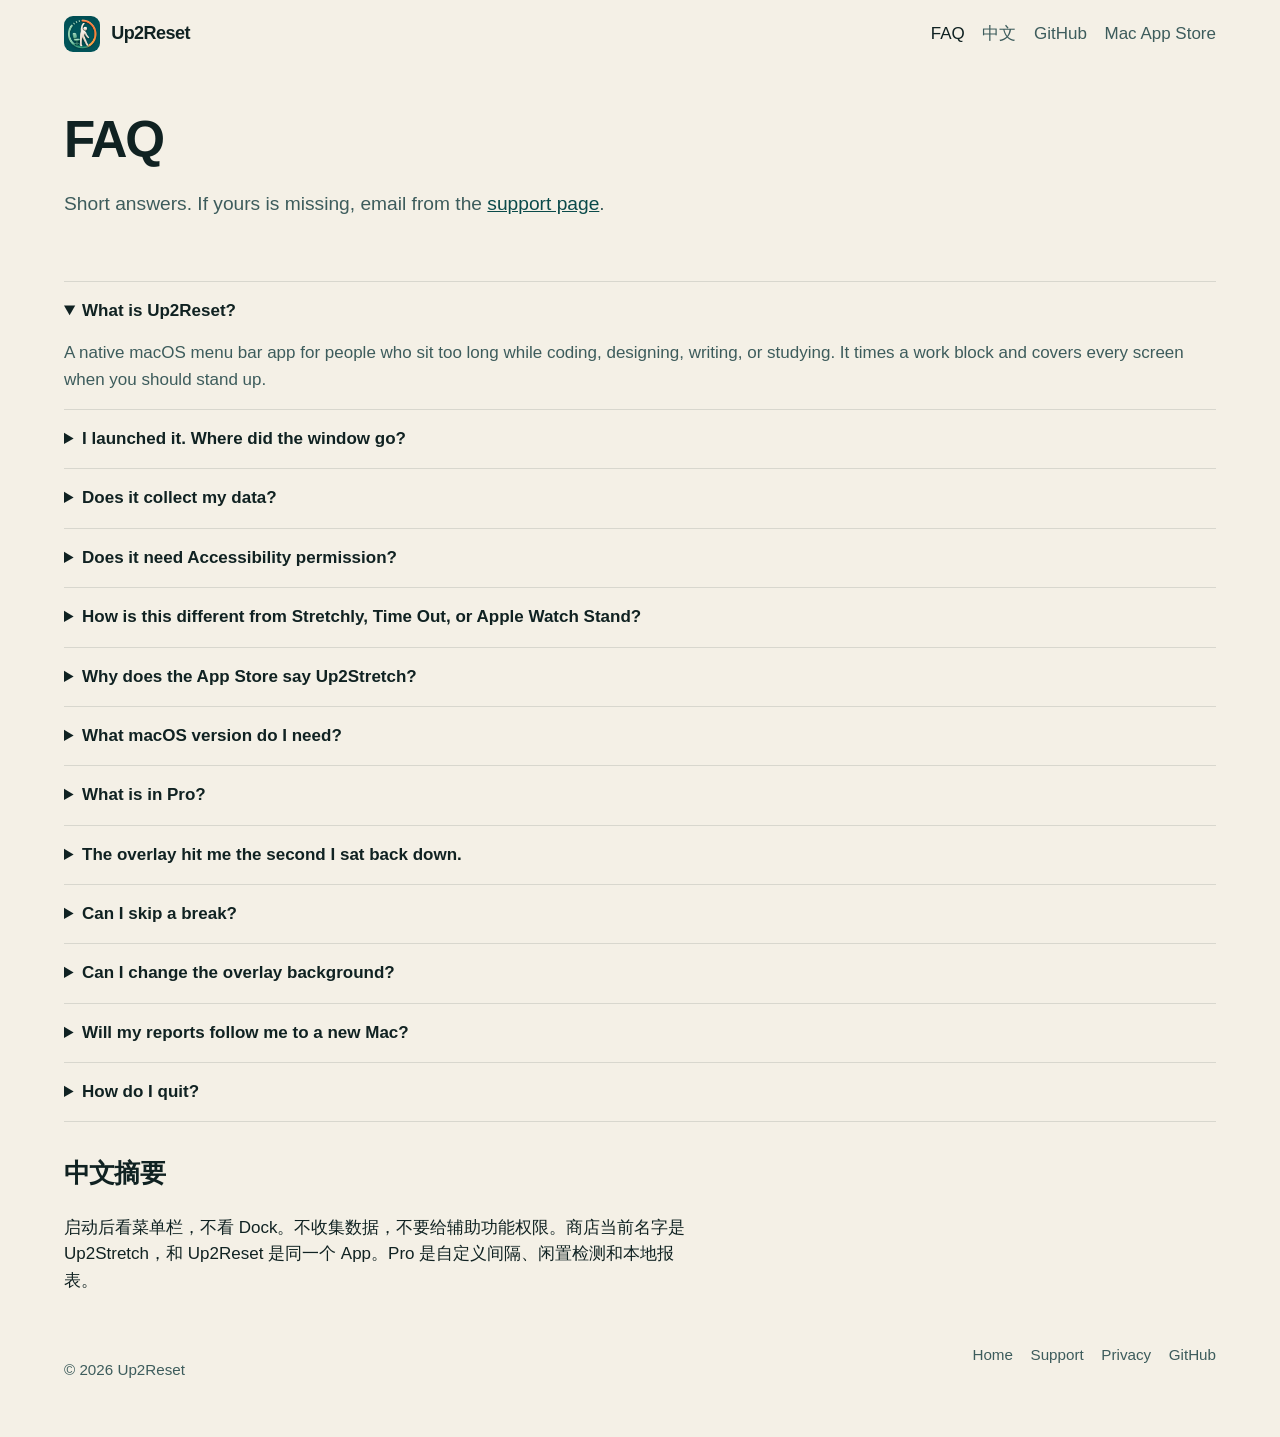
==== faq/index.html @ 181621e6 "Initial public site and FAQ for Up2Reset. Product landing, privacy, support, and GitHub-indexed FAQ " ====
<!DOCTYPE html>
<html lang="en">
<head>
  <meta charset="utf-8">
  <meta name="viewport" content="width=device-width, initial-scale=1">
  <title>Up2Reset FAQ — menu bar sit reminder for Mac</title>
  <meta name="description" content="FAQ for Up2Reset, a native macOS menu bar app that covers every screen when you have been sitting too long. Privacy, Pro, idle detection, and App Store name explained.">
  <link rel="canonical" href="https://up2reset.com/faq/">
  <link rel="icon" href="/assets/icon.png">
  <link rel="stylesheet" href="/assets/site.css">
  <script type="application/ld+json">
  {
    "@context": "https://schema.org",
    "@type": "FAQPage",
    "mainEntity": [
      {
        "@type": "Question",
        "name": "What is Up2Reset?",
        "acceptedAnswer": {
          "@type": "Answer",
          "text": "Up2Reset is a native macOS menu bar app for knowledge workers who sit for long stretches. It times a work block and covers every display when it is time to stand up and move."
        }
      },
      {
        "@type": "Question",
        "name": "I launched it. Where did the window go?",
        "acceptedAnswer": {
          "@type": "Answer",
          "text": "There is no Dock window. Look at the menu bar in the top-right of the screen for the timer. If the menu bar is crowded, macOS may hide it behind the extra items chevron."
        }
      },
      {
        "@type": "Question",
        "name": "Does Up2Reset collect or upload my data?",
        "acceptedAnswer": {
          "@type": "Answer",
          "text": "No. Timer settings, work notes, today's counts, and reports stay on your Mac. There is no account, no analytics SDK, and no third-party networking for user data."
        }
      },
      {
        "@type": "Question",
        "name": "Does it need Accessibility permission?",
        "acceptedAnswer": {
          "@type": "Answer",
          "text": "No. Do not grant Accessibility. Idle detection uses the system idle clock (seconds since last keyboard or mouse event). It does not install a global event tap."
        }
      },
      {
        "@type": "Question",
        "name": "How is this different from Stretchly, Time Out, or the Mac stand reminder?",
        "acceptedAnswer": {
          "@type": "Answer",
          "text": "Stretchly is Electron. Time Out and other break timers are in the same job, but Up2Reset is a native Swift menu bar app with a full-screen overlay on every display, local-only reports, and no account. Apple Watch stand rings measure standing hours; they do not cover your monitors when you are mid-code."
        }
      },
      {
        "@type": "Question",
        "name": "Why does the App Store say Up2Stretch?",
        "acceptedAnswer": {
          "@type": "Answer",
          "text": "The shipping Mac App Store listing is still named Up2Stretch. Up2Reset is the product brand on this site. Same app, bundle id com.tool.Up2Stretch, App Store id 6447865036."
        }
      },
      {
        "@type": "Question",
        "name": "What is in Pro?",
        "acceptedAnswer": {
          "@type": "Answer",
          "text": "Custom work intervals, extra skip and pre-warning options, keyboard/mouse idle detection, and 7/30/365 day reports stored on the Mac. Annual subscription or lifetime unlock, both through Apple."
        }
      },
      {
        "@type": "Question",
        "name": "The overlay appeared the moment I came back to my desk. Why?",
        "acceptedAnswer": {
          "@type": "Answer",
          "text": "The hard timer still counts while you are sitting without typing, including reading or watching video. If you physically left, enable Pro idle detection or pause before you go. Sleep and screen lock already pause the free timer."
        }
      }
    ]
  }
  </script>
</head>
<body>
  <a class="skip" href="#main">Skip to content</a>
  <header class="wrap topbar">
    <a class="brand" href="/">
      <img src="/assets/icon.png" width="36" height="36" alt="">
      Up2Reset
    </a>
    <nav class="nav">
      <a href="/faq/" aria-current="page">FAQ</a>
      <a href="/zh/">中文</a>
      <a href="https://github.com/chenhuaizhe/up2reset">GitHub</a>
      <a href="https://apps.apple.com/us/app/up2stretch/id6447865036?mt=12">Mac App Store</a>
    </nav>
  </header>
  <main id="main" class="wrap">
    <div class="page-hero">
      <h1>FAQ</h1>
      <p class="lede">Short answers. If yours is missing, email from the <a href="/support/">support page</a>.</p>
    </div>
    <div class="faq">
      <details open>
        <summary>What is Up2Reset?</summary>
        <p>A native macOS menu bar app for people who sit too long while coding, designing, writing, or studying. It times a work block and covers every screen when you should stand up.</p>
      </details>
      <details>
        <summary>I launched it. Where did the window go?</summary>
        <p>There is no Dock window. Look at the menu bar, top-right, for the timer. If macOS is hiding extra items, drag it out of the chevron.</p>
      </details>
      <details>
        <summary>Does it collect my data?</summary>
        <p>No. Settings, notes, today’s counts, and reports stay on this Mac. No account. No analytics SDK. <a href="/privacy/">Privacy policy</a>.</p>
      </details>
      <details>
        <summary>Does it need Accessibility permission?</summary>
        <p>No. Do not grant it. Idle detection reads the system idle clock. It does not install a global key or mouse tap.</p>
      </details>
      <details>
        <summary>How is this different from Stretchly, Time Out, or Apple Watch Stand?</summary>
        <p>Stretchly is Electron. Time Out is a peer in the same job. Up2Reset is native Swift, a full-screen overlay on every display, and local-only data. Watch Stand rings count standing hours; they will not cover your IDE when you are 90 minutes into a diff.</p>
      </details>
      <details>
        <summary>Why does the App Store say Up2Stretch?</summary>
        <p>That is the current listing name. Same app: bundle id <code>com.tool.Up2Stretch</code>, Apple ID 6447865036. This site uses the Up2Reset brand.</p>
      </details>
      <details>
        <summary>What macOS version do I need?</summary>
        <p>macOS 14.6 or later. Older copy that says 13.2 is stale.</p>
      </details>
      <details>
        <summary>What is in Pro?</summary>
        <p>Any work interval, extra skip/warning options, keyboard and mouse idle detection, and 7 / 30 / 365 day reports on disk. Annual or lifetime, both via Apple. Restore purchases in Settings → Pro with the same Apple ID.</p>
      </details>
      <details>
        <summary>The overlay hit me the second I sat back down.</summary>
        <p>Reading and watching still count as sitting — that is the point of the hard timer. If you actually left, pause first, or turn on Pro idle detection. Sleep and lock already pause the free timer.</p>
      </details>
      <details>
        <summary>Can I skip a break?</summary>
        <p>Yes. Skip postpones the overlay; it does not delete the rest of the day. Default delay is about 10 minutes. Pro can tune this.</p>
      </details>
      <details>
        <summary>Can I change the overlay background?</summary>
        <p>Yes, as of 1.2.1. Pick an image and opacity in Settings so the countdown stays readable.</p>
      </details>
      <details>
        <summary>Will my reports follow me to a new Mac?</summary>
        <p>No. Everything is local. There is no iCloud sync on purpose.</p>
      </details>
      <details>
        <summary>How do I quit?</summary>
        <p>Open the menu bar panel and click <strong>Quit Up2Reset</strong>. Closing Settings does not quit the app — it is a menu bar accessory.</p>
      </details>
    </div>
    <section class="prose">
      <h2>中文摘要</h2>
      <p>启动后看菜单栏，不看 Dock。不收集数据，不要给辅助功能权限。商店当前名字是 Up2Stretch，和 Up2Reset 是同一个 App。Pro 是自定义间隔、闲置检测和本地报表。</p>
    </section>
  </main>
  <footer class="foot">
    <div class="wrap">
      <p>© 2026 Up2Reset</p>
      <nav>
        <a href="/">Home</a>
        <a href="/support/">Support</a>
        <a href="/privacy/">Privacy</a>
        <a href="https://github.com/chenhuaizhe/up2reset">GitHub</a>
      </nav>
    </div>
  </footer>
</body>
</html>
---- assets/site.css ----
:root {
  --teal: #0a4a4a;
  --teal-deep: #062f2f;
  --mint: #8ed4bc;
  --orange: #f09a3a;
  --cream: #f4f0e6;
  --ink: #102222;
  --muted: #3d5c5c;
  --line: color-mix(in oklab, var(--ink) 12%, transparent);
  --font: -apple-system, BlinkMacSystemFont, "Segoe UI", sans-serif;
  --mono: ui-monospace, "SF Mono", Menlo, monospace;
  --max: 72rem;
  --pad: clamp(1.25rem, 4vw, 2.5rem);
}

*,
*::before,
*::after {
  box-sizing: border-box;
}

html {
  scroll-behavior: smooth;
}

body {
  margin: 0;
  color: var(--ink);
  background: var(--cream);
  font-family: var(--font);
  font-size: 1.0625rem;
  line-height: 1.55;
  text-rendering: optimizeLegibility;
}

img {
  max-width: 100%;
  height: auto;
}

a {
  color: var(--teal);
}

a:hover {
  color: var(--teal-deep);
}

:focus-visible {
  outline: 3px solid var(--orange);
  outline-offset: 3px;
}

.skip {
  position: absolute;
  left: 1rem;
  top: -3rem;
  background: var(--ink);
  color: var(--cream);
  padding: 0.5rem 0.75rem;
}

.skip:focus {
  top: 1rem;
}

.wrap {
  width: min(var(--max), 100% - var(--pad) * 2);
  margin-inline: auto;
}

.topbar {
  display: flex;
  align-items: center;
  justify-content: space-between;
  gap: 1rem;
  padding: 1rem 0;
}

.brand {
  display: flex;
  align-items: center;
  gap: 0.7rem;
  color: inherit;
  text-decoration: none;
  font-weight: 700;
  letter-spacing: -0.03em;
  font-size: 1.125rem;
}

.brand img {
  width: 36px;
  height: 36px;
  border-radius: 9px;
}

.nav {
  display: flex;
  flex-wrap: wrap;
  gap: 0.35rem 1.1rem;
  align-items: center;
}

.nav a {
  color: var(--muted);
  text-decoration: none;
}

.nav a:hover,
.nav a[aria-current="page"] {
  color: var(--ink);
}

.btn {
  display: inline-flex;
  align-items: center;
  justify-content: center;
  gap: 0.4rem;
  border: 0;
  border-radius: 999px;
  padding: 0.7rem 1.15rem;
  font: inherit;
  font-weight: 700;
  text-decoration: none;
  cursor: pointer;
}

.btn-primary {
  background: var(--orange);
  color: var(--ink);
}

.btn-primary:hover {
  color: var(--ink);
  filter: brightness(1.05);
}

.btn-ghost {
  background: transparent;
  color: var(--cream);
  border: 1px solid color-mix(in oklab, var(--cream) 35%, transparent);
}

.hero {
  display: grid;
  grid-template-columns: minmax(0, 1.05fr) minmax(18rem, 0.95fr);
  gap: clamp(1.5rem, 4vw, 3.5rem);
  align-items: center;
  padding: 1.5rem 0 4rem;
}

.hero h1 {
  margin: 0 0 0.85rem;
  font-size: clamp(2.4rem, 6vw, 4.4rem);
  line-height: 0.98;
  letter-spacing: -0.045em;
}

.lede {
  margin: 0 0 1.4rem;
  font-size: 1.2rem;
  max-width: 36rem;
  color: var(--muted);
}

.hero-actions {
  display: flex;
  flex-wrap: wrap;
  gap: 0.7rem;
  margin-bottom: 1.1rem;
}

.note {
  margin: 0;
  color: var(--muted);
  font-size: 0.95rem;
}

.stage {
  background: var(--teal-deep);
  color: var(--cream);
  border-radius: 1.15rem;
  overflow: hidden;
  box-shadow: 0 24px 60px color-mix(in oklab, var(--teal-deep) 35%, transparent);
}

.menubar {
  display: flex;
  justify-content: space-between;
  gap: 1rem;
  padding: 0.55rem 0.9rem;
  background: color-mix(in oklab, black 28%, var(--teal));
  font-family: var(--mono);
  font-size: 0.78rem;
  letter-spacing: -0.02em;
}

.overlay {
  min-height: 22rem;
  padding: 2.4rem 1.2rem 2rem;
  text-align: center;
  background:
    radial-gradient(120% 80% at 50% 0%, color-mix(in oklab, var(--mint) 18%, transparent), transparent 55%),
    var(--teal-deep);
}

.overlay h2 {
  margin: 0;
  font-size: clamp(1.4rem, 3vw, 2rem);
  letter-spacing: -0.03em;
}

.count {
  margin: 0.4rem 0 0.2rem;
  font-family: var(--mono);
  font-weight: 200;
  font-size: clamp(3.6rem, 8vw, 5.6rem);
  letter-spacing: -0.06em;
  font-variant-numeric: tabular-nums;
}

.prompt {
  margin: 0 auto 1.4rem;
  max-width: 24rem;
  color: color-mix(in oklab, var(--cream) 72%, transparent);
}

.overlay-actions {
  display: flex;
  justify-content: center;
  gap: 0.7rem;
}

.section {
  padding: 0 0 4.5rem;
}

.section h2 {
  margin: 0 0 0.75rem;
  font-size: clamp(1.8rem, 4vw, 2.6rem);
  letter-spacing: -0.04em;
}

.section > .wrap > p,
.prose p {
  max-width: 40rem;
}

.split {
  display: grid;
  grid-template-columns: 1fr 1fr;
  gap: 2.5rem;
  align-items: start;
}

.beats {
  margin: 1.5rem 0 0;
  padding: 0;
  list-style: none;
  border-top: 1px solid var(--line);
}

.beats li {
  display: grid;
  grid-template-columns: 5.5rem 1fr;
  gap: 1rem;
  padding: 1.05rem 0;
  border-bottom: 1px solid var(--line);
}

.beats time {
  font-family: var(--mono);
  color: var(--teal);
  font-size: 0.92rem;
}

.facts {
  margin: 1.5rem 0 0;
  padding: 0;
  list-style: none;
}

.facts li {
  padding: 1rem 0;
  border-top: 1px solid var(--line);
}

.facts strong {
  display: block;
  margin-bottom: 0.2rem;
}

.band {
  background: var(--teal);
  color: var(--cream);
  padding: 3.5rem 0;
}

.band a {
  color: var(--mint);
}

.band h2 {
  color: var(--cream);
}

.plans {
  display: grid;
  grid-template-columns: 1fr 1fr;
  gap: 1px;
  background: var(--line);
  border: 1px solid var(--line);
}

.plan {
  background: var(--cream);
  padding: 1.4rem 1.3rem 1.5rem;
}

.plan h3 {
  margin: 0 0 0.2rem;
  font-size: 1.2rem;
}

.price {
  font-family: var(--mono);
  margin: 0 0 0.8rem;
  color: var(--muted);
}

.plan ul {
  margin: 0;
  padding-left: 1.1rem;
}

.faq details {
  border-top: 1px solid var(--line);
}

.faq details:last-child {
  border-bottom: 1px solid var(--line);
}

.faq summary {
  cursor: pointer;
  padding: 1rem 0;
  font-weight: 700;
}

.faq details p {
  margin: 0 0 1rem;
  color: var(--muted);
}

.page-hero {
  padding: 2rem 0 2.5rem;
}

.page-hero h1 {
  margin: 0 0 0.6rem;
  font-size: clamp(2rem, 5vw, 3.2rem);
  letter-spacing: -0.04em;
}

.prose h2 {
  margin-top: 2rem;
  letter-spacing: -0.03em;
}

.prose ul {
  padding-left: 1.15rem;
}

.foot {
  padding: 2rem 0 2.5rem;
  color: var(--muted);
  font-size: 0.95rem;
}

.foot .wrap {
  display: flex;
  flex-wrap: wrap;
  gap: 0.8rem 1.4rem;
  justify-content: space-between;
}

.foot nav {
  display: flex;
  flex-wrap: wrap;
  gap: 0.8rem 1.1rem;
}

.foot a {
  color: var(--muted);
  text-decoration: none;
}

.foot a:hover {
  color: var(--ink);
}

@media (max-width: 840px) {
  .hero,
  .split,
  .plans {
    grid-template-columns: 1fr;
  }

  .beats li {
    grid-template-columns: 1fr;
    gap: 0.25rem;
  }
}

@media (prefers-reduced-motion: reduce) {
  html {
    scroll-behavior: auto;
  }
}
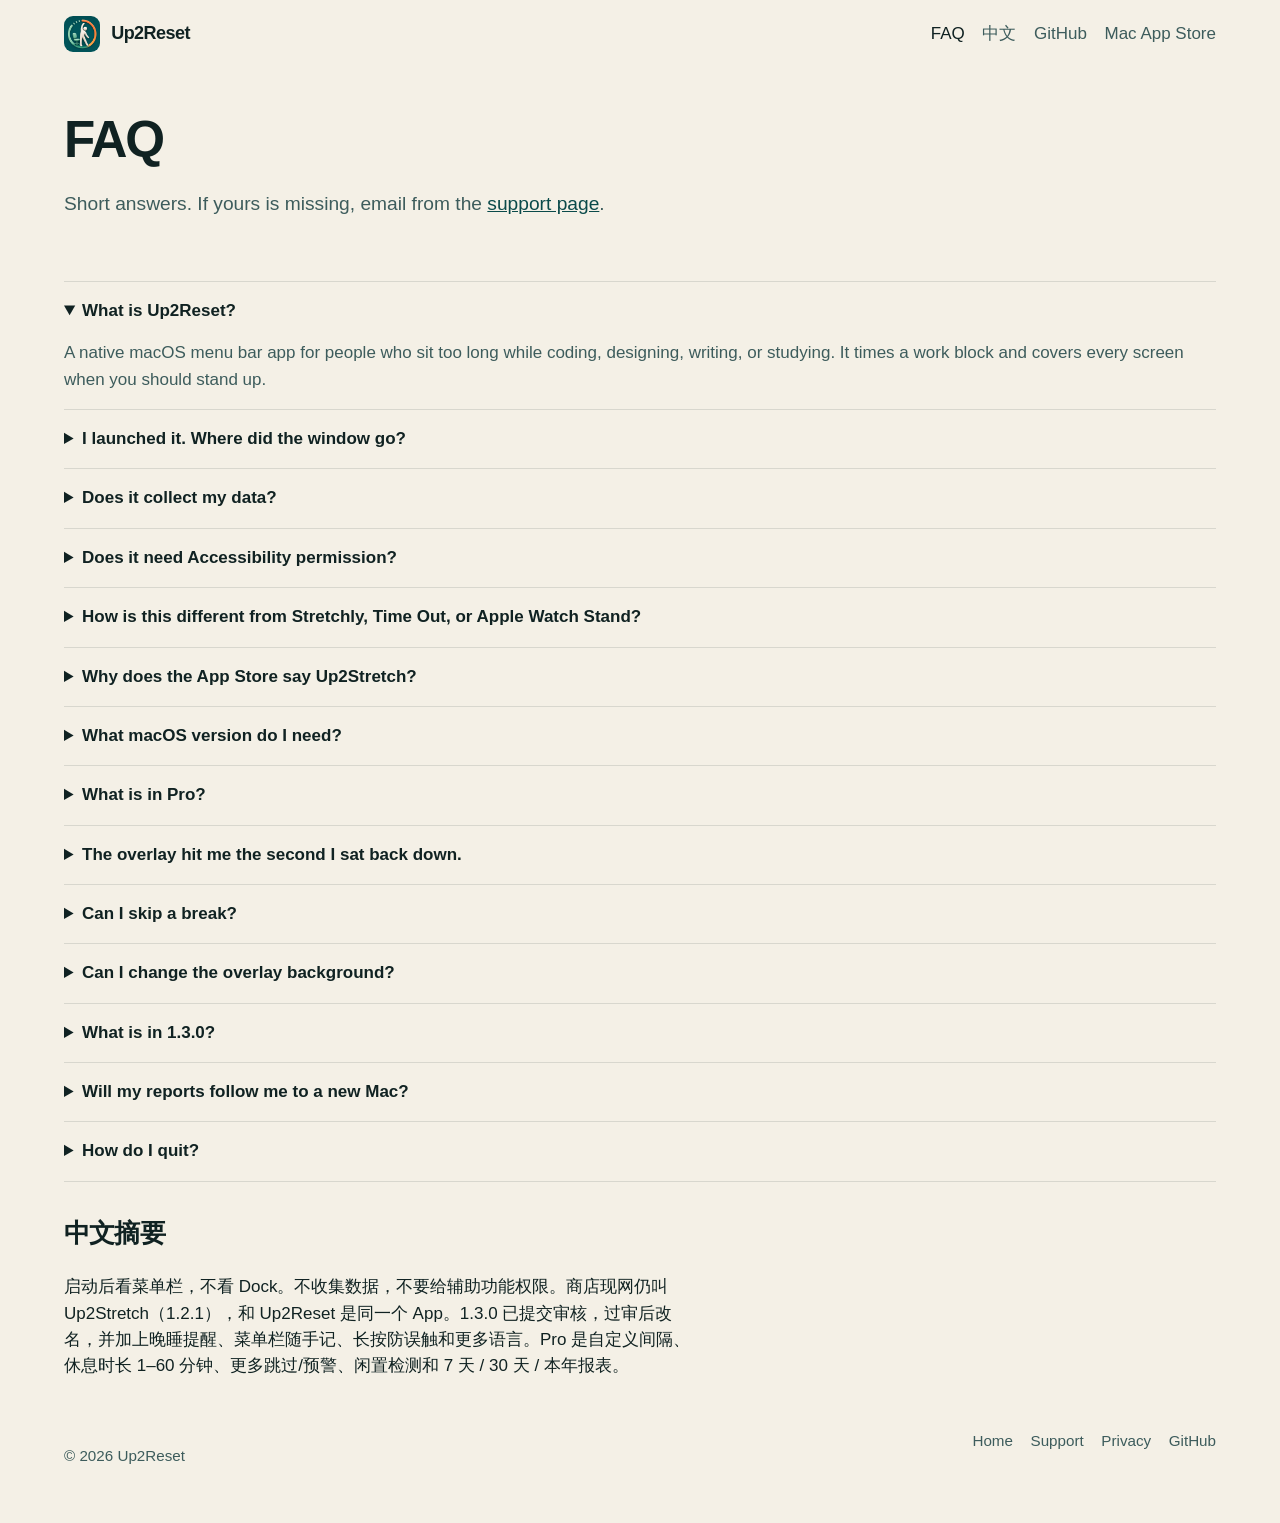
==== commit 4b958491: "对齐 1.3.0：补晚睡/随手记/长按/多语言，并标明商店仍是 1.2.1。 现网 listing 还叫 Up2Stretch；站点按代码写清免费/Pro 边界和审核中功能，避免把未上架能力说成现在就" ====
--- a/faq/index.html
+++ b/faq/index.html
@@ -58,7 +58,7 @@
         "name": "Why does the App Store say Up2Stretch?",
         "acceptedAnswer": {
           "@type": "Answer",
-          "text": "The shipping Mac App Store listing is still named Up2Stretch. Up2Reset is the product brand on this site. Same app, bundle id com.tool.Up2Stretch, App Store id 6447865036."
+          "text": "The shipping Mac App Store listing is still named Up2Stretch (1.2.1). Up2Reset is the product brand on this site. Version 1.3.0 is in review and will rename the listing to Up2Reset. Same app, bundle id com.tool.Up2Stretch, App Store id 6447865036."
         }
       },
       {
@@ -66,7 +66,7 @@
         "name": "What is in Pro?",
         "acceptedAnswer": {
           "@type": "Answer",
-          "text": "Custom work intervals, extra skip and pre-warning options, keyboard/mouse idle detection, and 7/30/365 day reports stored on the Mac. Annual subscription or lifetime unlock, both through Apple."
+          "text": "Custom work intervals, any break length from 1–60 minutes, extra skip and pre-warning options, keyboard/mouse idle detection, and 7-day, 30-day, and this-year reports stored on the Mac. Annual subscription or lifetime unlock, both through Apple."
         }
       },
       {
@@ -123,7 +123,7 @@
       </details>
       <details>
         <summary>Why does the App Store say Up2Stretch?</summary>
-        <p>That is the current listing name. Same app: bundle id <code>com.tool.Up2Stretch</code>, Apple ID 6447865036. This site uses the Up2Reset brand.</p>
+        <p>That is the live listing name (1.2.1). Same app: bundle id <code>com.tool.Up2Stretch</code>, Apple ID 6447865036. This site uses the Up2Reset brand. 1.3.0 is in App Store review and will rename the listing to Up2Reset; purchases and bundle id stay put.</p>
       </details>
       <details>
         <summary>What macOS version do I need?</summary>
@@ -131,7 +131,7 @@
       </details>
       <details>
         <summary>What is in Pro?</summary>
-        <p>Any work interval, extra skip/warning options, keyboard and mouse idle detection, and 7 / 30 / 365 day reports on disk. Annual or lifetime, both via Apple. Restore purchases in Settings → Pro with the same Apple ID.</p>
+        <p>Any work interval, any break length from 1–60 minutes, extra skip/warning options, keyboard and mouse idle detection, and 7-day, 30-day, and this-year reports on disk. Annual or lifetime, both via Apple. Restore purchases in Settings → Pro with the same Apple ID.</p>
       </details>
       <details>
         <summary>The overlay hit me the second I sat back down.</summary>
@@ -139,11 +139,15 @@
       </details>
       <details>
         <summary>Can I skip a break?</summary>
-        <p>Yes. Skip postpones the overlay; it does not delete the rest of the day. Default delay is about 10 minutes. Pro can tune this.</p>
+        <p>Yes. Skip postpones the overlay; it does not delete the rest of the day. Default delay is 10 minutes. Pro can tune this.</p>
       </details>
       <details>
         <summary>Can I change the overlay background?</summary>
-        <p>Yes, as of 1.2.1. Pick an image and opacity in Settings so the countdown stays readable.</p>
+        <p>Yes, since 1.2.1. Pick an image and opacity in Settings so the countdown stays readable.</p>
+      </details>
+      <details>
+        <summary>What is in 1.3.0?</summary>
+        <p>1.3.0 is in App Store review, not on the store yet. It renames the listing to Up2Reset, adds a bedtime reminder (click <strong>Not Now</strong> / 先不睡 and it will not cut your current focus), menu bar scratch notes, optional 3-second hold on Skip / I moved, and extra languages (English, 简体中文, 繁體中文, Japanese, Korean, German, French, Spanish). None of those are Pro-gated.</p>
       </details>
       <details>
         <summary>Will my reports follow me to a new Mac?</summary>
@@ -151,12 +155,12 @@
       </details>
       <details>
         <summary>How do I quit?</summary>
-        <p>Open the menu bar panel and click <strong>Quit Up2Reset</strong>. Closing Settings does not quit the app — it is a menu bar accessory.</p>
+        <p>Open the menu bar panel and click <strong>Quit</strong>. Live 1.2.1 still says Quit Up2Stretch; 1.3.0 says Quit Up2Reset. Closing Settings does not quit the app — it is a menu bar accessory.</p>
       </details>
     </div>
     <section class="prose">
       <h2>中文摘要</h2>
-      <p>启动后看菜单栏，不看 Dock。不收集数据，不要给辅助功能权限。商店当前名字是 Up2Stretch，和 Up2Reset 是同一个 App。Pro 是自定义间隔、闲置检测和本地报表。</p>
+      <p>启动后看菜单栏，不看 Dock。不收集数据，不要给辅助功能权限。商店现网仍叫 Up2Stretch（1.2.1），和 Up2Reset 是同一个 App。1.3.0 已提交审核，过审后改名，并加上晚睡提醒、菜单栏随手记、长按防误触和更多语言。Pro 是自定义间隔、休息时长 1–60 分钟、更多跳过/预警、闲置检测和 7 天 / 30 天 / 本年报表。</p>
     </section>
   </main>
   <footer class="foot">
--- a/assets/site.css
+++ b/assets/site.css
@@ -290,6 +290,11 @@
   margin-bottom: 0.2rem;
 }
 
+code {
+  font-family: var(--mono);
+  font-size: 0.88em;
+}
+
 .band {
   background: var(--teal);
   color: var(--cream);
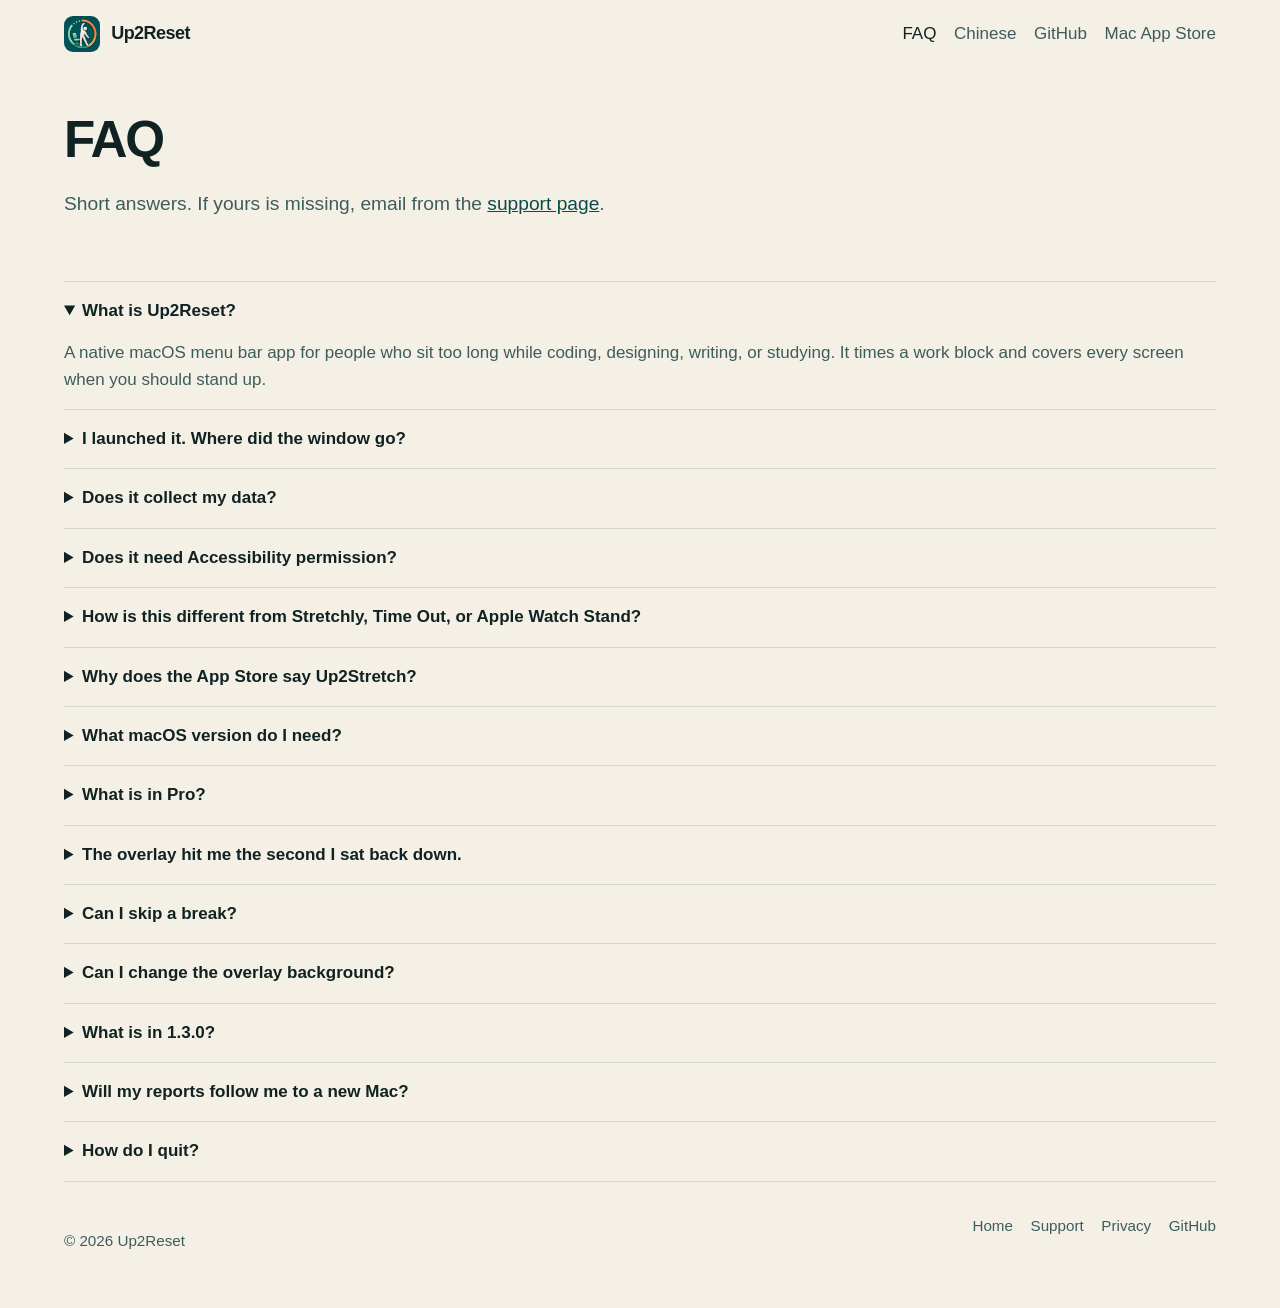
==== commit ae4b863c: "英文页去掉中文，FAQ/隐私/支持拆成独立中文页。 Co-authored-by: Cursor <cursoragent@cursor.com> Agent-Tool: cursor Agent-S" ====
--- a/faq/index.html
+++ b/faq/index.html
@@ -6,6 +6,8 @@
   <title>Up2Reset FAQ — menu bar sit reminder for Mac</title>
   <meta name="description" content="FAQ for Up2Reset, a native macOS menu bar app that covers every screen when you have been sitting too long. Privacy, Pro, idle detection, and App Store name explained.">
   <link rel="canonical" href="https://up2reset.com/faq/">
+  <link rel="alternate" hreflang="en" href="https://up2reset.com/faq/">
+  <link rel="alternate" hreflang="zh" href="https://up2reset.com/zh/faq/">
   <link rel="icon" href="/assets/icon.png">
   <link rel="stylesheet" href="/assets/site.css">
   <script type="application/ld+json">
@@ -90,7 +92,7 @@
     </a>
     <nav class="nav">
       <a href="/faq/" aria-current="page">FAQ</a>
-      <a href="/zh/">中文</a>
+      <a href="/zh/">Chinese</a>
       <a href="https://github.com/chenhuaizhe/up2reset">GitHub</a>
       <a href="https://apps.apple.com/us/app/up2stretch/id6447865036?mt=12">Mac App Store</a>
     </nav>
@@ -147,7 +149,7 @@
       </details>
       <details>
         <summary>What is in 1.3.0?</summary>
-        <p>1.3.0 is in App Store review, not on the store yet. It renames the listing to Up2Reset, adds a bedtime reminder (click <strong>Not Now</strong> / 先不睡 and it will not cut your current focus), menu bar scratch notes, optional 3-second hold on Skip / I moved, and extra languages (English, 简体中文, 繁體中文, Japanese, Korean, German, French, Spanish). None of those are Pro-gated.</p>
+        <p>1.3.0 is in App Store review, not on the store yet. It renames the listing to Up2Reset, adds a bedtime reminder (click <strong>Not Now</strong> and it will not cut your current focus), menu bar scratch notes, optional 3-second hold on Skip / I moved, and extra languages (English, Simplified Chinese, Traditional Chinese, Japanese, Korean, German, French, Spanish). None of those are Pro-gated.</p>
       </details>
       <details>
         <summary>Will my reports follow me to a new Mac?</summary>
@@ -158,10 +160,6 @@
         <p>Open the menu bar panel and click <strong>Quit</strong>. Live 1.2.1 still says Quit Up2Stretch; 1.3.0 says Quit Up2Reset. Closing Settings does not quit the app — it is a menu bar accessory.</p>
       </details>
     </div>
-    <section class="prose">
-      <h2>中文摘要</h2>
-      <p>启动后看菜单栏，不看 Dock。不收集数据，不要给辅助功能权限。商店现网仍叫 Up2Stretch（1.2.1），和 Up2Reset 是同一个 App。1.3.0 已提交审核，过审后改名，并加上晚睡提醒、菜单栏随手记、长按防误触和更多语言。Pro 是自定义间隔、休息时长 1–60 分钟、更多跳过/预警、闲置检测和 7 天 / 30 天 / 本年报表。</p>
-    </section>
   </main>
   <footer class="foot">
     <div class="wrap">
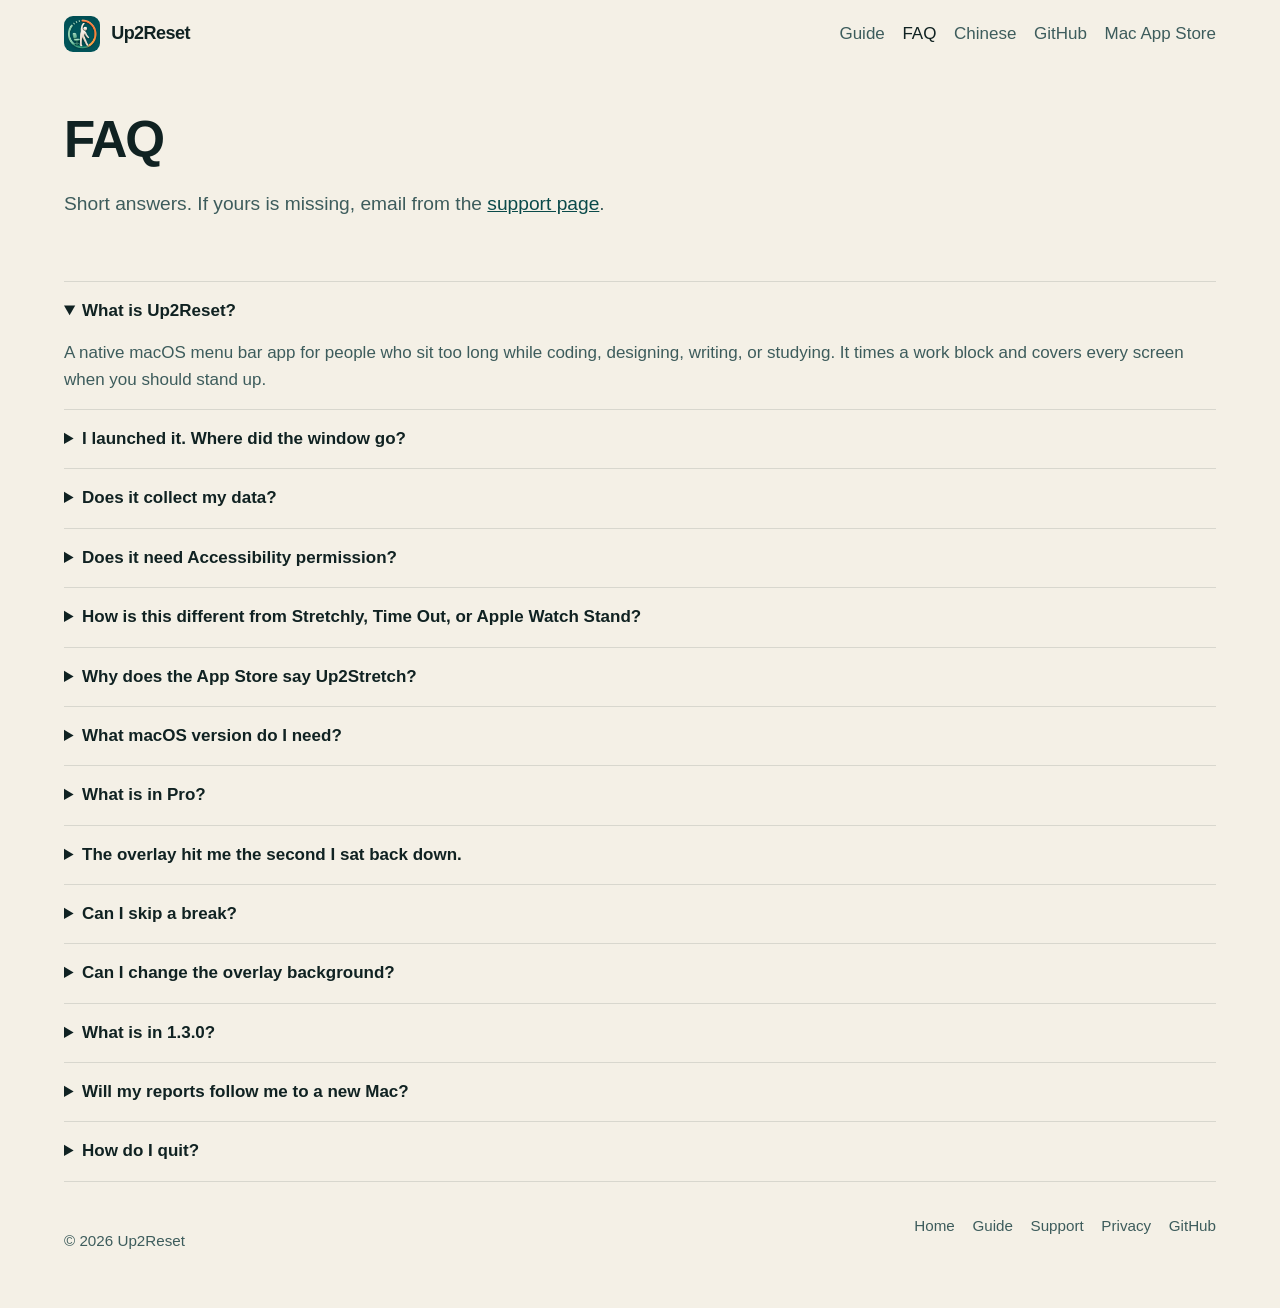
==== commit f5d139ea: "加使用教程：从菜单栏找到 App，走完第一次休息。 英文 /guide/，中文 /zh/guide/。按真实按钮写，不堆设置说明书。  Co-authored-by: Cursor <cursorag" ====
--- a/faq/index.html
+++ b/faq/index.html
@@ -91,6 +91,7 @@
       Up2Reset
     </a>
     <nav class="nav">
+      <a href="/guide/">Guide</a>
       <a href="/faq/" aria-current="page">FAQ</a>
       <a href="/zh/">Chinese</a>
       <a href="https://github.com/chenhuaizhe/up2reset">GitHub</a>
@@ -109,7 +110,7 @@
       </details>
       <details>
         <summary>I launched it. Where did the window go?</summary>
-        <p>There is no Dock window. Look at the menu bar, top-right, for the timer. If macOS is hiding extra items, drag it out of the chevron.</p>
+        <p>There is no Dock window. Look at the menu bar, top-right, for the timer. If macOS is hiding extra items, drag it out of the chevron. Step-by-step: <a href="/guide/">How to use it</a>.</p>
       </details>
       <details>
         <summary>Does it collect my data?</summary>
@@ -166,6 +167,7 @@
       <p>© 2026 Up2Reset</p>
       <nav>
         <a href="/">Home</a>
+        <a href="/guide/">Guide</a>
         <a href="/support/">Support</a>
         <a href="/privacy/">Privacy</a>
         <a href="https://github.com/chenhuaizhe/up2reset">GitHub</a>
--- a/assets/site.css
+++ b/assets/site.css
@@ -367,6 +367,58 @@
   letter-spacing: -0.04em;
 }
 
+.guide-toc {
+  display: flex;
+  flex-wrap: wrap;
+  gap: 0.45rem 1.15rem;
+  margin: 0 0 2.2rem;
+  padding: 0;
+  list-style: none;
+  font-size: 0.95rem;
+}
+
+.guide-toc a {
+  color: var(--muted);
+  text-decoration: none;
+}
+
+.guide-toc a:hover {
+  color: var(--ink);
+}
+
+.guide h2 {
+  scroll-margin-top: 1.2rem;
+}
+
+.callout {
+  max-width: 40rem;
+  margin: 0 0 2rem;
+  padding: 1rem 1.15rem;
+  background: color-mix(in oklab, var(--mint) 18%, var(--cream));
+  border-radius: 0.85rem;
+}
+
+.callout p {
+  margin: 0;
+}
+
+.guide ol {
+  margin: 0.4rem 0 0;
+  padding-left: 1.2rem;
+}
+
+.guide li + li {
+  margin-top: 0.45rem;
+}
+
+.guide .kbd {
+  font-family: var(--mono);
+  font-size: 0.86em;
+  padding: 0.05em 0.35em;
+  border: 1px solid var(--line);
+  border-radius: 0.35rem;
+}
+
 .prose h2 {
   margin-top: 2rem;
   letter-spacing: -0.03em;
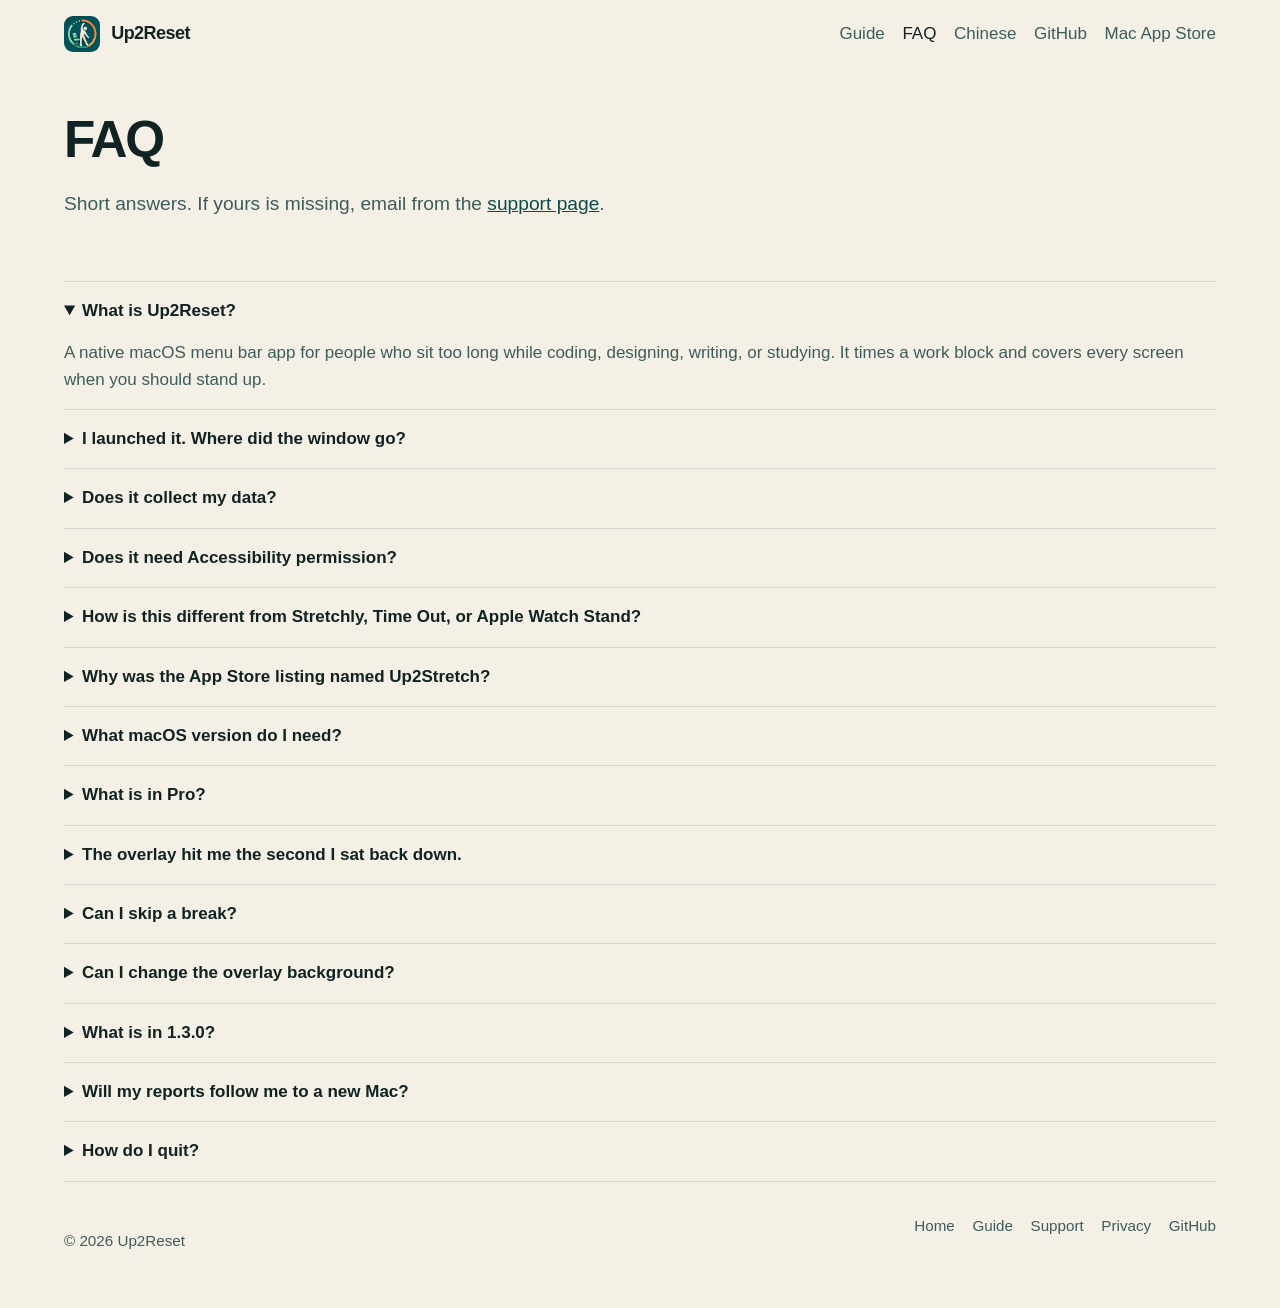
==== commit 3dd9e11e: "官网改为 1.3.0 已上架，去掉「仍是 Up2Stretch 1.2.1」的过时说明。 Co-authored-by: Cursor <cursoragent@cursor.com> Agent-T" ====
--- a/faq/index.html
+++ b/faq/index.html
@@ -57,10 +57,10 @@
       },
       {
         "@type": "Question",
-        "name": "Why does the App Store say Up2Stretch?",
+        "name": "Is Up2Reset the same app as Up2Stretch?",
         "acceptedAnswer": {
           "@type": "Answer",
-          "text": "The shipping Mac App Store listing is still named Up2Stretch (1.2.1). Up2Reset is the product brand on this site. Version 1.3.0 is in review and will rename the listing to Up2Reset. Same app, bundle id com.tool.Up2Stretch, App Store id 6447865036."
+          "text": "The Mac App Store listing is Up2Reset as of 1.3.0. Same app, bundle id com.tool.Up2Stretch, App Store id 6447865036. In-app products may still show the old Up2Stretch Pro name."
         }
       },
       {
@@ -95,7 +95,7 @@
       <a href="/faq/" aria-current="page">FAQ</a>
       <a href="/zh/">Chinese</a>
       <a href="https://github.com/chenhuaizhe/up2reset">GitHub</a>
-      <a href="https://apps.apple.com/us/app/up2stretch/id6447865036?mt=12">Mac App Store</a>
+      <a href="https://apps.apple.com/us/app/up2reset/id6447865036?mt=12">Mac App Store</a>
     </nav>
   </header>
   <main id="main" class="wrap">
@@ -122,11 +122,11 @@
       </details>
       <details>
         <summary>How is this different from Stretchly, Time Out, or Apple Watch Stand?</summary>
-        <p>Stretchly is Electron. Time Out is a peer in the same job. Up2Reset is native Swift, a full-screen overlay on every display, and local-only data. Watch Stand rings count standing hours; they will not cover your IDE when you are 90 minutes into a diff.</p>
+        <p>Stretchly is Electron. Time Out is a peer in the same job. Up2Reset is native Swift, a full-screen overlay on every display, and local-only data. Watch Stand rings count standing hours; they will not cover your IDE when you are 90 minutes into a diff. If Stretchly is blocked by Gatekeeper, see <a href="/stretchly-cannot-be-opened/">Stretchly cannot be opened on Mac</a>. If Time Out 3.1 asks for macOS 26, see <a href="/time-out-requires-macos-26/">Time Out requires macOS 26</a>.</p>
       </details>
       <details>
-        <summary>Why does the App Store say Up2Stretch?</summary>
-        <p>That is the live listing name (1.2.1). Same app: bundle id <code>com.tool.Up2Stretch</code>, Apple ID 6447865036. This site uses the Up2Reset brand. 1.3.0 is in App Store review and will rename the listing to Up2Reset; purchases and bundle id stay put.</p>
+        <summary>Why was the App Store listing named Up2Stretch?</summary>
+        <p>It doesn’t. 1.3.0 renamed the listing to Up2Reset. Same app: bundle id <code>com.tool.Up2Stretch</code>, Apple ID 6447865036. Purchases stay. In-app products may still show the old Up2Stretch Pro name.</p>
       </details>
       <details>
         <summary>What macOS version do I need?</summary>
@@ -150,7 +150,7 @@
       </details>
       <details>
         <summary>What is in 1.3.0?</summary>
-        <p>1.3.0 is in App Store review, not on the store yet. It renames the listing to Up2Reset, adds a bedtime reminder (click <strong>Not Now</strong> and it will not cut your current focus), menu bar scratch notes, optional 3-second hold on Skip / I moved, and extra languages (English, Simplified Chinese, Traditional Chinese, Japanese, Korean, German, French, Spanish). None of those are Pro-gated.</p>
+        <p>1.3.0 is live. The listing name is Up2Reset. It adds a bedtime reminder (click <strong>Not Now</strong> and it will not cut your current focus), menu bar scratch notes, optional 3-second hold on Skip / I moved, and extra languages (English, Simplified Chinese, Traditional Chinese, Japanese, Korean, German, French, Spanish). None of those are Pro-gated.</p>
       </details>
       <details>
         <summary>Will my reports follow me to a new Mac?</summary>
@@ -158,7 +158,7 @@
       </details>
       <details>
         <summary>How do I quit?</summary>
-        <p>Open the menu bar panel and click <strong>Quit</strong>. Live 1.2.1 still says Quit Up2Stretch; 1.3.0 says Quit Up2Reset. Closing Settings does not quit the app — it is a menu bar accessory.</p>
+        <p>Open the menu bar panel and click <strong>Quit Up2Reset</strong>. Closing Settings does not quit the app — it is a menu bar accessory.</p>
       </details>
     </div>
   </main>
--- a/assets/site.css
+++ b/assets/site.css
@@ -370,16 +370,27 @@
 .guide-toc {
   display: flex;
   flex-wrap: wrap;
-  gap: 0.45rem 1.15rem;
+  align-items: baseline;
+  column-gap: 1.15rem;
+  row-gap: 0.5rem;
   margin: 0 0 2.2rem;
   padding: 0;
   list-style: none;
   font-size: 0.95rem;
 }
 
+.guide-toc li {
+  display: flex;
+  align-items: baseline;
+  margin: 0;
+  padding: 0;
+  line-height: 1.4;
+}
+
 .guide-toc a {
   color: var(--muted);
   text-decoration: none;
+  line-height: inherit;
 }
 
 .guide-toc a:hover {
@@ -407,7 +418,7 @@
   padding-left: 1.2rem;
 }
 
-.guide li + li {
+.guide ol > li + li {
   margin-top: 0.45rem;
 }
 
@@ -428,6 +439,30 @@
   padding-left: 1.15rem;
 }
 
+.crumbs {
+  margin: 0 0 1rem;
+  font-size: 0.92rem;
+  color: var(--muted);
+}
+
+.crumbs a {
+  color: var(--muted);
+}
+
+.article-cta {
+  display: flex;
+  flex-wrap: wrap;
+  gap: 0.7rem;
+  margin: 1.4rem 0 0.4rem;
+}
+
+.source {
+  margin-top: 2.5rem;
+  font-size: 0.92rem;
+  color: var(--muted);
+  max-width: 40rem;
+}
+
 .foot {
   padding: 2rem 0 2.5rem;
   color: var(--muted);
